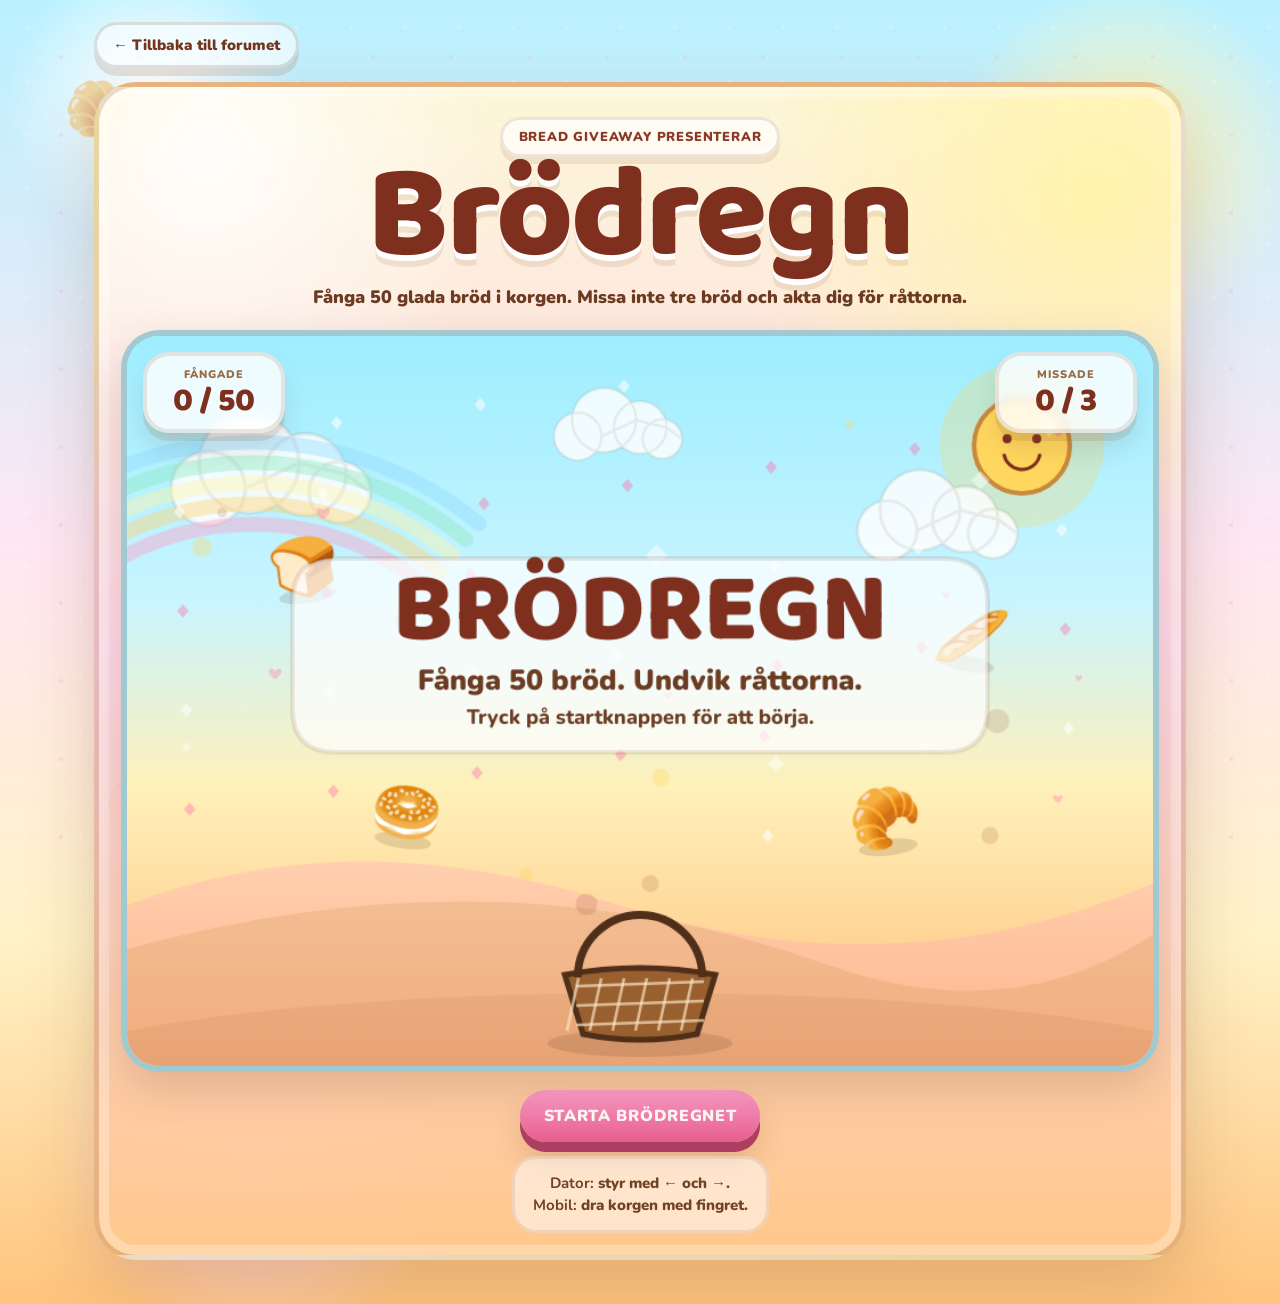
==== brodregn.html @ 55cbb354 "v8" ====
<!doctype html>
<html lang="sv">
<head>
  <meta charset="utf-8">
  <meta name="viewport" content="width=device-width, initial-scale=1">
  <title>Brödregn</title>
  <link rel="stylesheet" href="brodregn.css">
</head>

<body>
  <div class="page-bg">
    <div class="floating floating-1">🥐</div>
    <div class="floating floating-2">🍞</div>
    <div class="floating floating-3">🥖</div>
    <div class="floating floating-4">✨</div>
    <div class="floating floating-5">💗</div>
  </div>

  <main class="game-shell">
    <button class="back-button" onclick="window.location.href='index.html'">
      ← Tillbaka till forumet
    </button>

    <section class="game-card">
      <header class="game-header">
        <div class="badge">Bread Giveaway presenterar</div>
        <h1>Brödregn</h1>
        <p>
          Fånga 50 glada bröd i korgen. Missa inte tre bröd och akta dig för råttorna.
        </p>
      </header>

      <div class="game-area">
        <div class="game-hud">
          <div class="hud-bubble">
            <span>Fångade</span>
            <strong id="score">0 / 50</strong>
          </div>

          <div class="hud-bubble">
            <span>Missade</span>
            <strong id="misses">0 / 3</strong>
          </div>
        </div>

        <canvas id="gameCanvas" width="900" height="640"></canvas>
      </div>

      <div class="game-controls">
        <button id="startButton" class="cute-button">Starta brödregnet</button>

        <div class="instructions">
          <strong>Dator:</strong> styr med ← och →.
          <br>
          <strong>Mobil:</strong> dra korgen med fingret.
        </div>
      </div>
    </section>
  </main>

  <div id="gameModal" class="modal">
    <div class="modal-card">
      <div class="modal-sparkles">✨ 🥐 ✨</div>
      <div id="modalTitle" class="modal-title"></div>
      <div id="modalText" class="modal-text"></div>

      <div class="modal-buttons">
        <button id="restartButton" class="cute-button">Spela igen</button>
        <button class="cute-button brown" onclick="window.location.href='index.html'">
          Tillbaka till forumet
        </button>
      </div>
    </div>
  </div>

  <script src="brodregn.js?v=8"></script>
</body>
</html>
---- brodregn.css ----
@import url("https://fonts.googleapis.com/css2?family=Baloo+2:wght@600;700;800&family=Nunito:wght@600;700;800;900&display=swap");

* {
  box-sizing: border-box;
}

html {
  min-height: 100%;
}

body {
  margin: 0;
  min-height: 100vh;
  overflow-x: hidden;
  color: #66351e;
  font-family: "Nunito", Arial, sans-serif;
  background:
    radial-gradient(circle at 12% 8%, #ffffff 0 0.5%, transparent 9%),
    radial-gradient(circle at 88% 12%, #fff7bd 0 0.5%, transparent 11%),
    radial-gradient(circle at 20% 88%, #ffd4e6 0 0.5%, transparent 13%),
    linear-gradient(180deg, #b9f1ff 0%, #ffe7f3 42%, #fff3c7 72%, #ffc47e 100%);
}

.page-bg {
  position: fixed;
  inset: 0;
  overflow: hidden;
  pointer-events: none;
  z-index: -1;
}

.page-bg::before {
  content: "";
  position: absolute;
  inset: 0;
  opacity: 0.22;
  background-image:
    radial-gradient(circle, #ffffff 0 2px, transparent 2.5px),
    radial-gradient(circle, #ff9ec5 0 2px, transparent 2.5px);
  background-size: 54px 54px, 78px 78px;
  background-position: 0 0, 22px 18px;
}

.floating {
  position: absolute;
  opacity: 0.45;
  filter: blur(0.1px);
  animation: floaty 7s ease-in-out infinite;
}

.floating-1 {
  top: 8%;
  left: 5%;
  font-size: 54px;
}

.floating-2 {
  top: 18%;
  right: 7%;
  font-size: 62px;
  animation-delay: -1.5s;
}

.floating-3 {
  bottom: 9%;
  left: 8%;
  font-size: 68px;
  animation-delay: -3s;
}

.floating-4 {
  top: 55%;
  right: 10%;
  font-size: 48px;
  animation-delay: -2s;
}

.floating-5 {
  bottom: 20%;
  right: 18%;
  font-size: 42px;
  animation-delay: -4s;
}

@keyframes floaty {
  0%, 100% {
    transform: translateY(0) rotate(-5deg);
  }

  50% {
    transform: translateY(-18px) rotate(7deg);
  }
}

.game-shell {
  width: min(1120px, 100%);
  margin: 0 auto;
  padding: 22px 14px 44px;
}

.back-button {
  margin: 0 0 14px;
  padding: 10px 16px;
  cursor: pointer;
  border: 3px solid rgba(110, 57, 28, 0.16);
  border-radius: 999px;
  color: #74351f;
  background: rgba(255, 255, 255, 0.58);
  box-shadow: 0 8px 0 rgba(143, 84, 43, 0.16);
  font-family: "Nunito", Arial, sans-serif;
  font-size: 15px;
  font-weight: 900;
}

.back-button:hover {
  transform: translateY(-2px);
}

.back-button:active {
  transform: translateY(4px);
  box-shadow: 0 4px 0 rgba(143, 84, 43, 0.16);
}

.game-card {
  padding: 22px;
  border: 5px solid rgba(113, 58, 28, 0.16);
  border-radius: 42px;
  background:
    radial-gradient(circle at 10% 6%, rgba(255, 255, 255, 0.9), transparent 20%),
    radial-gradient(circle at 92% 10%, rgba(255, 244, 157, 0.75), transparent 24%),
    linear-gradient(180deg, rgba(255, 246, 213, 0.96), rgba(255, 214, 232, 0.93) 48%, rgba(255, 199, 139, 0.95));
  box-shadow:
    0 28px 70px rgba(111, 61, 31, 0.2),
    inset 0 0 0 10px rgba(255, 255, 255, 0.28);
}

.game-header {
  text-align: center;
  padding: 8px 10px 20px;
}

.badge {
  display: inline-flex;
  align-items: center;
  justify-content: center;
  margin-bottom: 10px;
  padding: 8px 16px;
  color: #8b3b25;
  background: rgba(255, 255, 255, 0.7);
  border: 3px solid rgba(117, 61, 30, 0.12);
  border-radius: 999px;
  box-shadow: 0 7px 0 rgba(143, 84, 43, 0.12);
  font-size: 13px;
  font-weight: 900;
  text-transform: uppercase;
  letter-spacing: 0.8px;
}

h1 {
  margin: 0;
  color: #7f2f1d;
  font-family: "Baloo 2", "Nunito", Arial, sans-serif;
  font-size: clamp(70px, 12vw, 132px);
  font-weight: 800;
  line-height: 0.75;
  letter-spacing: -2px;
  text-shadow:
    0 6px 0 #ffffff,
    0 12px 0 rgba(143, 84, 43, 0.12);
}

.game-header p {
  max-width: 680px;
  margin: 18px auto 0;
  color: #6b3b22;
  font-size: 18px;
  line-height: 1.45;
  font-weight: 900;
}

.game-area {
  position: relative;
  overflow: hidden;
  width: 100%;
  border: 6px solid rgba(107, 53, 27, 0.2);
  border-radius: 38px;
  background: #aeeeff;
  box-shadow:
    inset 0 0 0 9px rgba(255, 255, 255, 0.42),
    0 18px 45px rgba(91, 48, 22, 0.18);
}

#gameCanvas {
  display: block;
  width: 100%;
  height: auto;
  aspect-ratio: 900 / 640;
  touch-action: none;
}

.game-hud {
  position: absolute;
  z-index: 5;
  top: 16px;
  left: 16px;
  right: 16px;
  display: flex;
  justify-content: space-between;
  gap: 12px;
  pointer-events: none;
}

.hud-bubble {
  min-width: 142px;
  padding: 11px 15px 12px;
  text-align: center;
  background: rgba(255, 255, 255, 0.82);
  border: 4px solid rgba(116, 53, 31, 0.12);
  border-radius: 26px;
  box-shadow:
    0 8px 0 rgba(143, 84, 43, 0.13),
    0 16px 24px rgba(92, 48, 22, 0.12);
  backdrop-filter: blur(5px);
}

.hud-bubble span {
  display: block;
  margin-bottom: 2px;
  color: #9a6b45;
  font-size: 11px;
  font-weight: 900;
  text-transform: uppercase;
  letter-spacing: 0.9px;
}

.hud-bubble strong {
  display: block;
  color: #7f2f1d;
  font-family: "Baloo 2", "Nunito", Arial, sans-serif;
  font-size: 33px;
  font-weight: 800;
  line-height: 1;
}

.game-controls {
  display: grid;
  justify-items: center;
  gap: 14px;
  padding-top: 18px;
}

.cute-button {
  display: inline-flex;
  align-items: center;
  justify-content: center;
  min-width: 205px;
  padding: 15px 24px;
  cursor: pointer;
  border: 0;
  border-radius: 999px;
  color: #fffaf7;
  background:
    linear-gradient(180deg, #ff9fcb 0%, #e65d8d 100%);
  box-shadow:
    0 10px 0 #ac3f61,
    0 18px 30px rgba(112, 50, 32, 0.2);
  font-family: "Nunito", Arial, sans-serif;
  font-size: 16px;
  font-weight: 1000;
  text-transform: uppercase;
  letter-spacing: 0.7px;
}

.cute-button:hover {
  transform: translateY(-2px);
  filter: brightness(1.04);
}

.cute-button:active {
  transform: translateY(6px);
  box-shadow:
    0 4px 0 #ac3f61,
    0 12px 22px rgba(112, 50, 32, 0.18);
}

.cute-button.brown {
  background: linear-gradient(180deg, #c9955c 0%, #89502c 100%);
  box-shadow:
    0 10px 0 #5f3219,
    0 18px 30px rgba(112, 50, 32, 0.2);
}

.instructions {
  padding: 13px 18px;
  color: #724326;
  background: rgba(255, 255, 255, 0.52);
  border: 3px solid rgba(116, 53, 31, 0.1);
  border-radius: 24px;
  text-align: center;
  font-size: 15px;
  line-height: 1.5;
  font-weight: 850;
}

.modal {
  display: none;
  position: fixed;
  inset: 0;
  z-index: 9999;
  padding: 20px;
  background: rgba(87, 42, 22, 0.42);
  backdrop-filter: blur(8px);
}

.modal.show {
  display: grid;
  place-items: center;
}

.modal-card {
  width: min(92vw, 560px);
  padding: 34px 28px;
  text-align: center;
  border: 6px solid rgba(107, 53, 27, 0.16);
  border-radius: 40px;
  background:
    radial-gradient(circle at 14% 10%, rgba(255, 255, 255, 0.9), transparent 24%),
    radial-gradient(circle at 88% 14%, rgba(255, 246, 171, 0.8), transparent 26%),
    linear-gradient(180deg, #fff6c9 0%, #ffd8ec 58%, #ffc57f 100%);
  box-shadow:
    0 34px 90px rgba(63, 30, 14, 0.34),
    inset 0 0 0 9px rgba(255, 255, 255, 0.28);
}

.modal-sparkles {
  margin-bottom: 8px;
  font-size: 28px;
}

.modal-title {
  color: #7f2f1d;
  font-family: "Baloo 2", "Nunito", Arial, sans-serif;
  font-size: clamp(62px, 12vw, 94px);
  font-weight: 800;
  line-height: 0.85;
  text-shadow:
    0 5px 0 #ffffff,
    0 10px 0 rgba(143, 84, 43, 0.12);
}

.modal-text {
  margin-top: 18px;
  color: #5f331d;
  font-size: 24px;
  font-weight: 1000;
  line-height: 1.35;
  white-space: pre-line;
}

.modal-buttons {
  display: flex;
  justify-content: center;
  gap: 12px;
  margin-top: 26px;
  flex-wrap: wrap;
}

@media (max-width: 760px) {
  .game-shell {
    padding: 10px 8px 28px;
  }

  .back-button {
    margin-bottom: 10px;
    padding: 9px 13px;
    font-size: 13px;
  }

  .game-card {
    padding: 10px;
    border-width: 4px;
    border-radius: 28px;
  }

  .game-header {
    padding: 4px 6px 12px;
  }

  .badge {
    margin-bottom: 8px;
    padding: 6px 11px;
    font-size: 10px;
    border-width: 2px;
  }

  h1 {
    font-size: clamp(58px, 18vw, 78px);
    letter-spacing: -1px;
  }

  .game-header p {
    margin-top: 12px;
    font-size: 14px;
    line-height: 1.35;
  }

  .game-area {
    border-width: 4px;
    border-radius: 26px;
  }

  #gameCanvas {
    width: 100%;
    height: auto;
    aspect-ratio: 900 / 640;
  }

  .game-hud {
    top: 9px;
    left: 9px;
    right: 9px;
  }

  .hud-bubble {
    min-width: 94px;
    padding: 7px 8px 8px;
    border-width: 3px;
    border-radius: 18px;
    box-shadow:
      0 5px 0 rgba(143, 84, 43, 0.13),
      0 10px 18px rgba(92, 48, 22, 0.1);
  }

  .hud-bubble span {
    font-size: 9px;
  }

  .hud-bubble strong {
    font-size: 24px;
  }

  .game-controls {
    padding-top: 14px;
  }

  .cute-button {
    width: 100%;
    min-width: 0;
    padding: 14px 18px;
    font-size: 14px;
  }

  .instructions {
    width: 100%;
    padding: 11px 12px;
    font-size: 13px;
    border-radius: 20px;
  }

  .modal-card {
    padding: 28px 20px;
    border-radius: 30px;
  }

  .modal-text {
    font-size: 20px;
  }
}
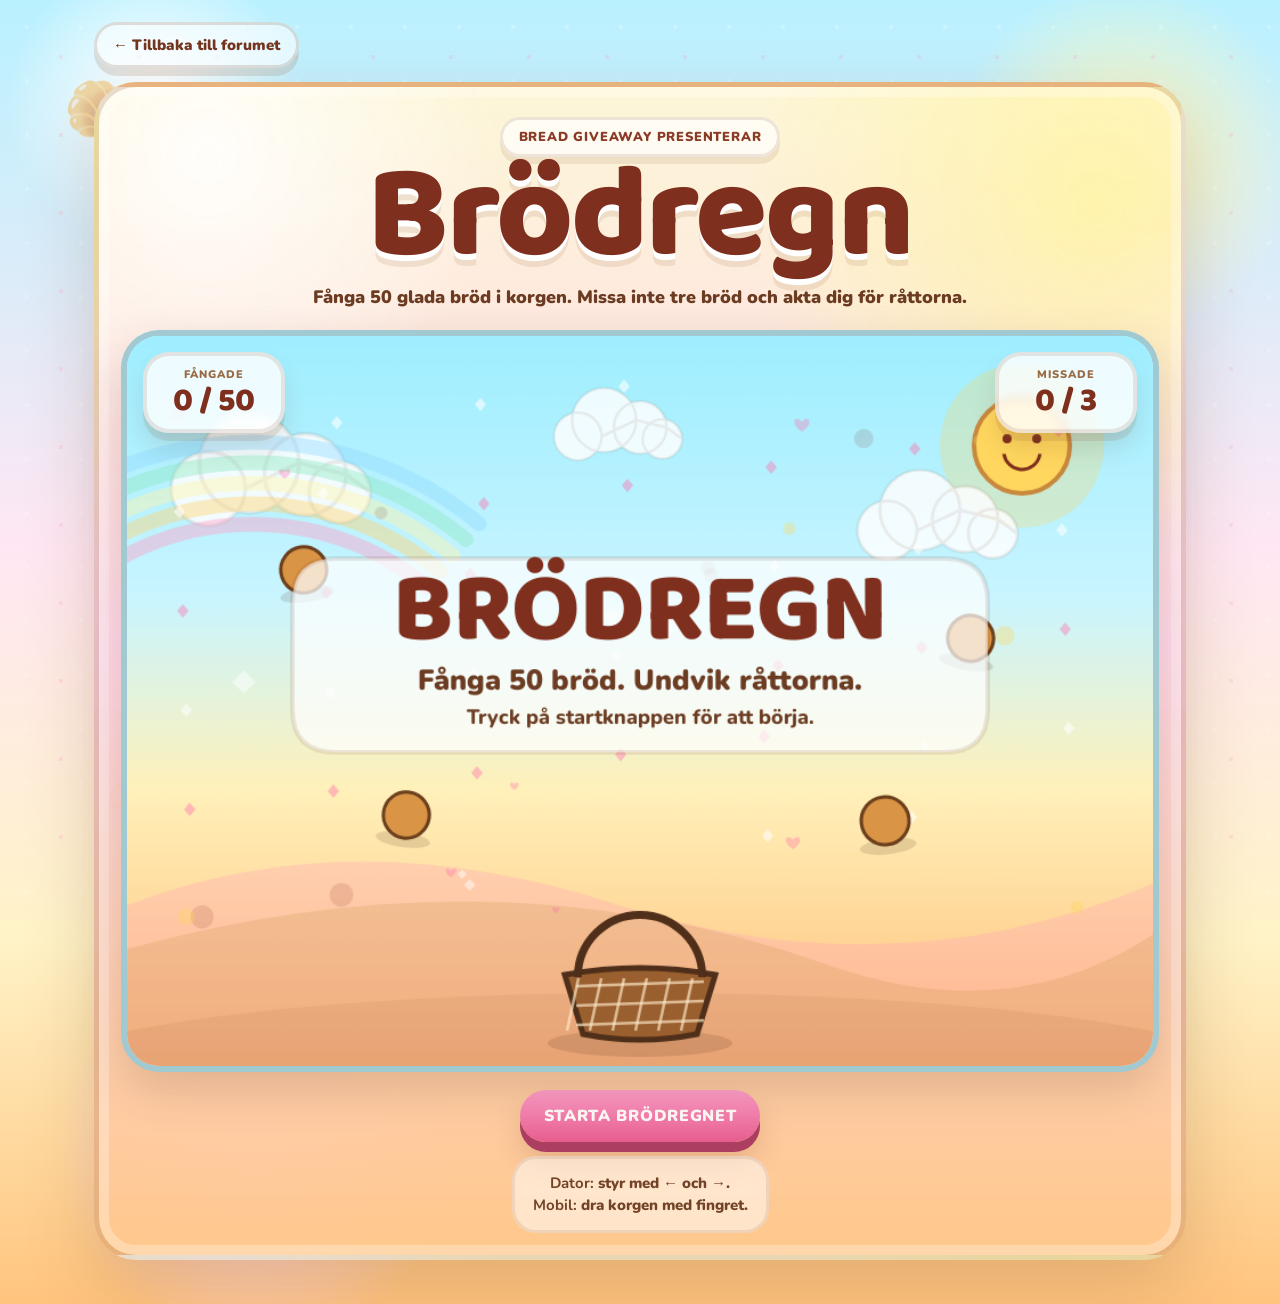
==== commit b7ae09af: "v11" ====
--- a/brodregn.html
+++ b/brodregn.html
@@ -73,6 +73,6 @@
     </div>
   </div>
 
-  <script src="brodregn.js?v=8"></script>
+  <script src="brodregn.js?v=11"></script>
 </body>
 </html>
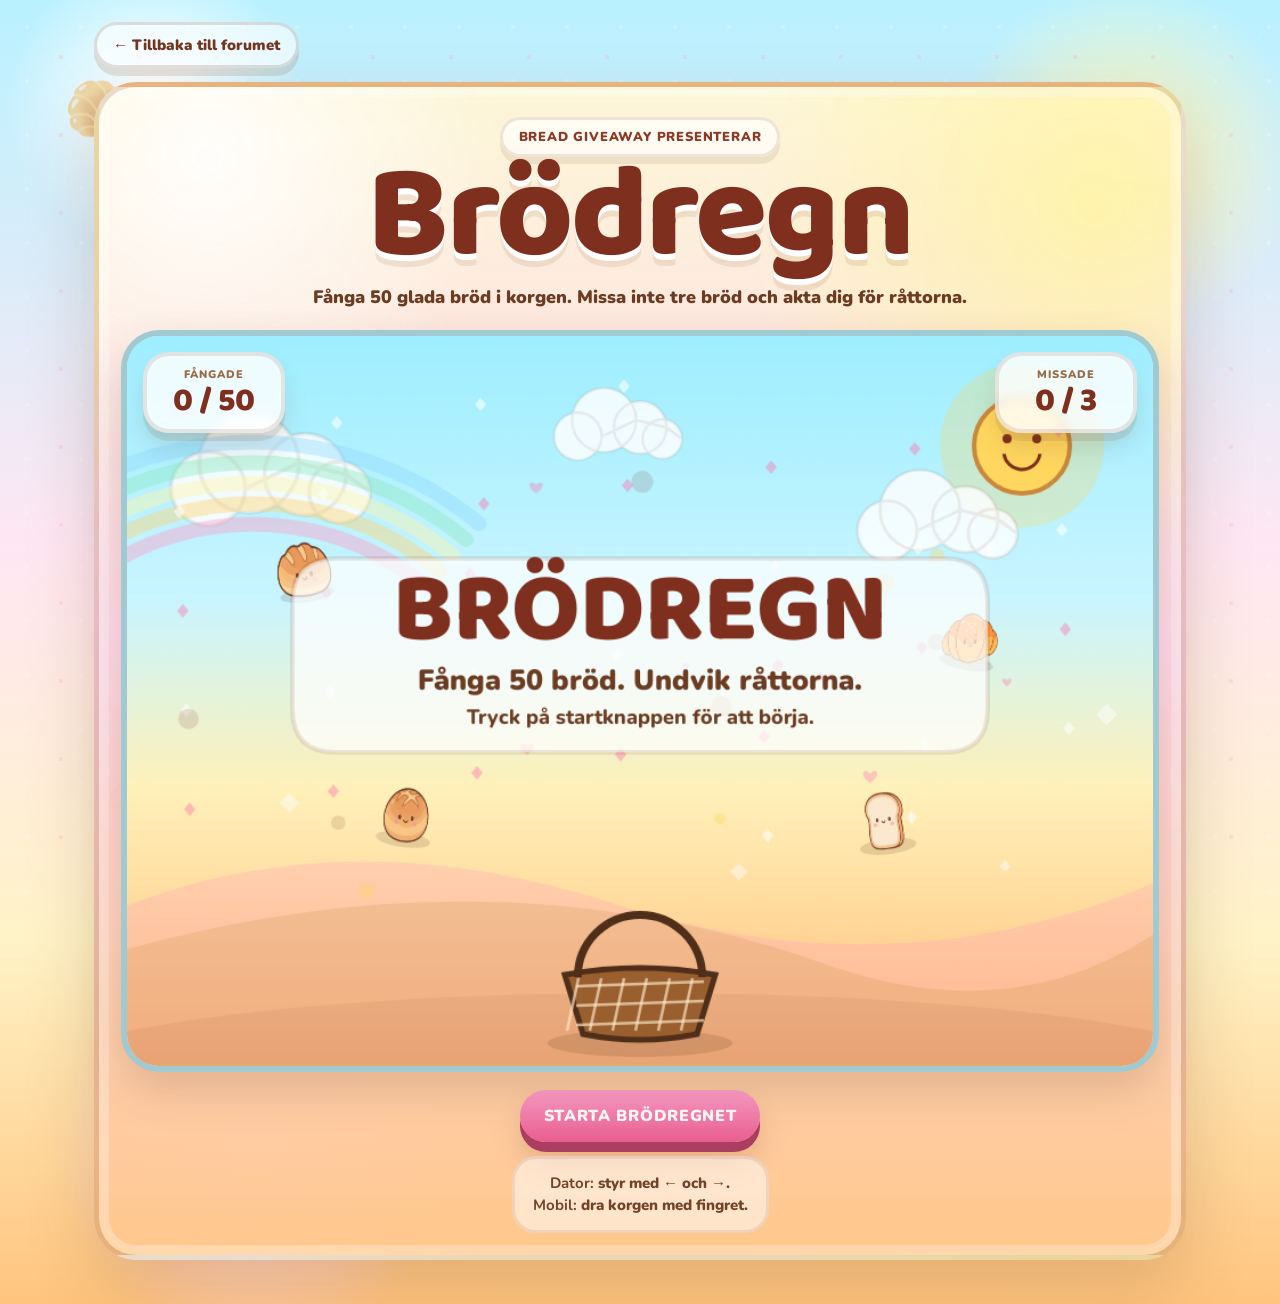
==== commit 13d4af61: "v12" ====
--- a/brodregn.html
+++ b/brodregn.html
@@ -73,6 +73,6 @@
     </div>
   </div>
 
-  <script src="brodregn.js?v=11"></script>
+  <script src="brodregn.js?v=12"></script>
 </body>
 </html>
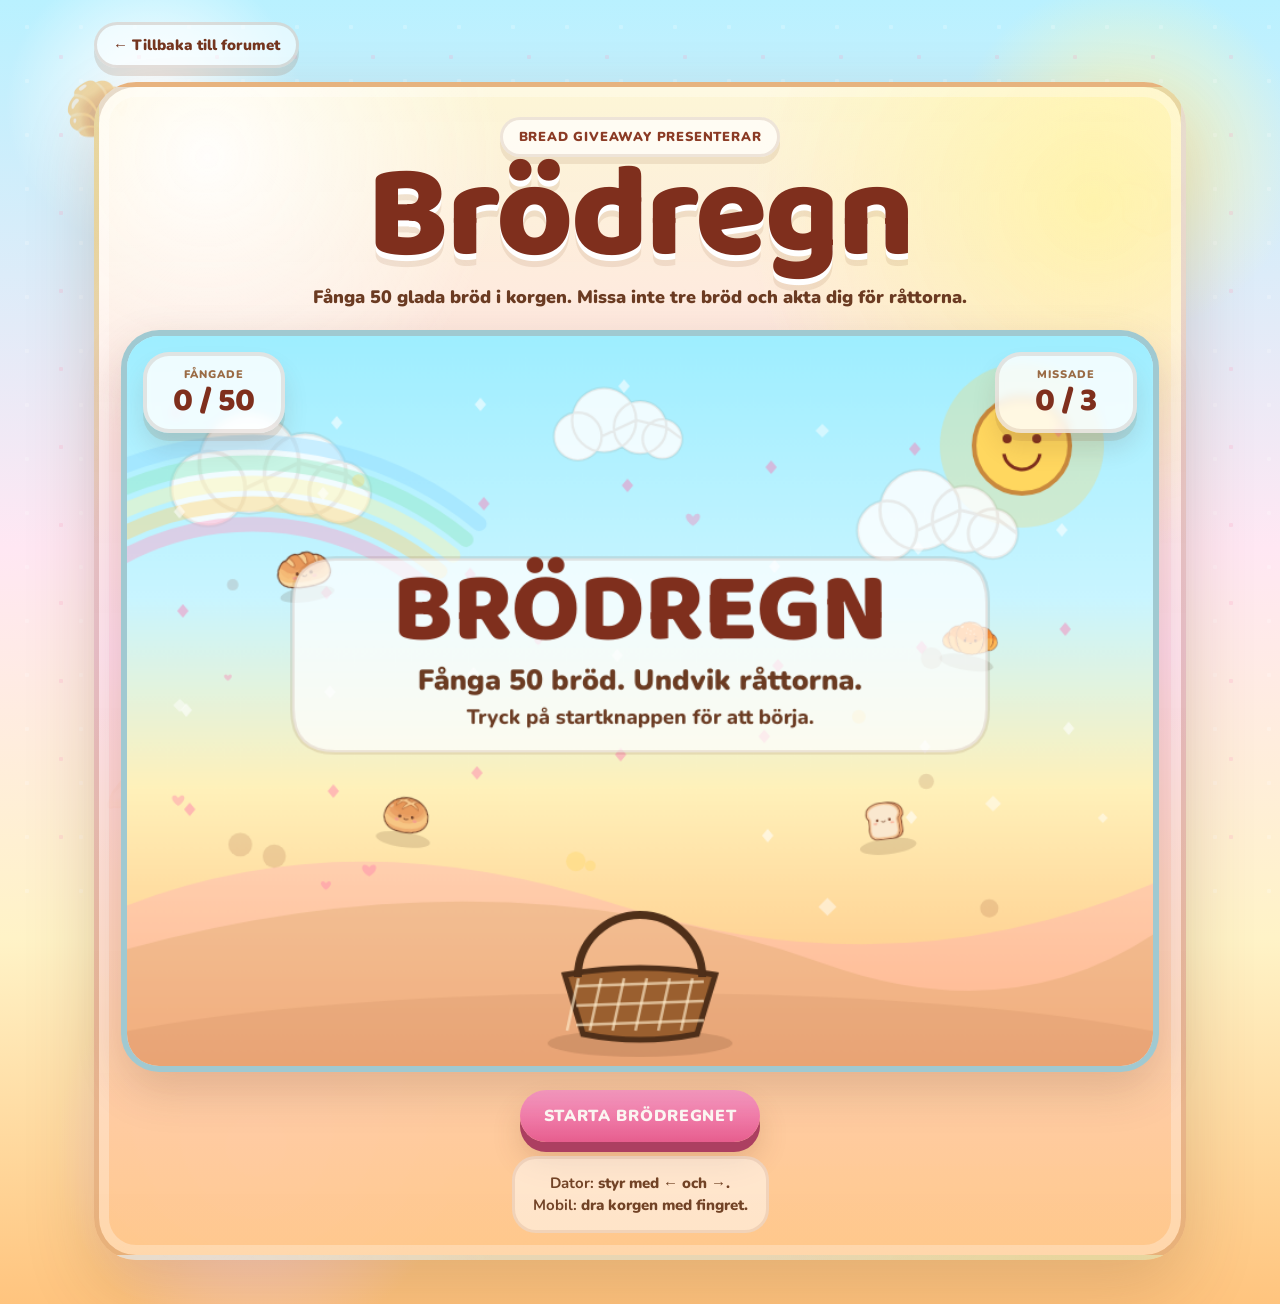
==== commit 0c973dff: "v13" ====
--- a/brodregn.html
+++ b/brodregn.html
@@ -73,6 +73,6 @@
     </div>
   </div>
 
-  <script src="brodregn.js?v=12"></script>
+  <script src="brodregn.js?v=13"></script>
 </body>
 </html>
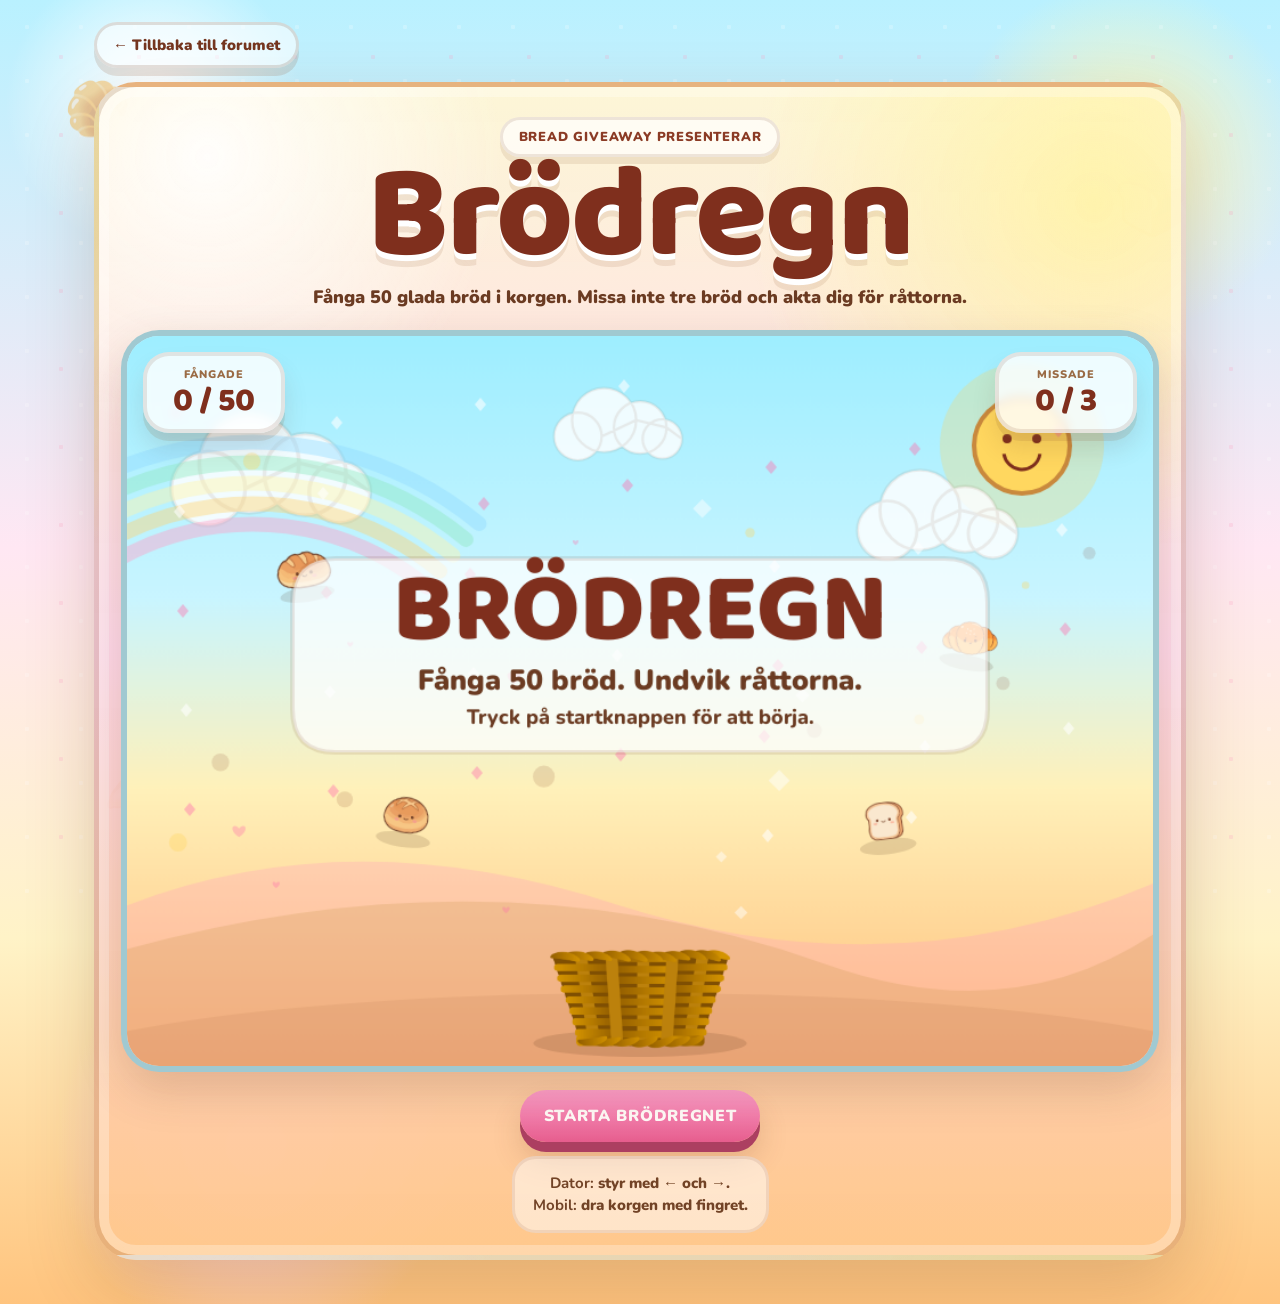
==== commit bc391fe0: "v15" ====
--- a/brodregn.html
+++ b/brodregn.html
@@ -73,6 +73,6 @@
     </div>
   </div>
 
-  <script src="brodregn.js?v=13"></script>
+  <script src="brodregn.js?v=15"></script>
 </body>
 </html>
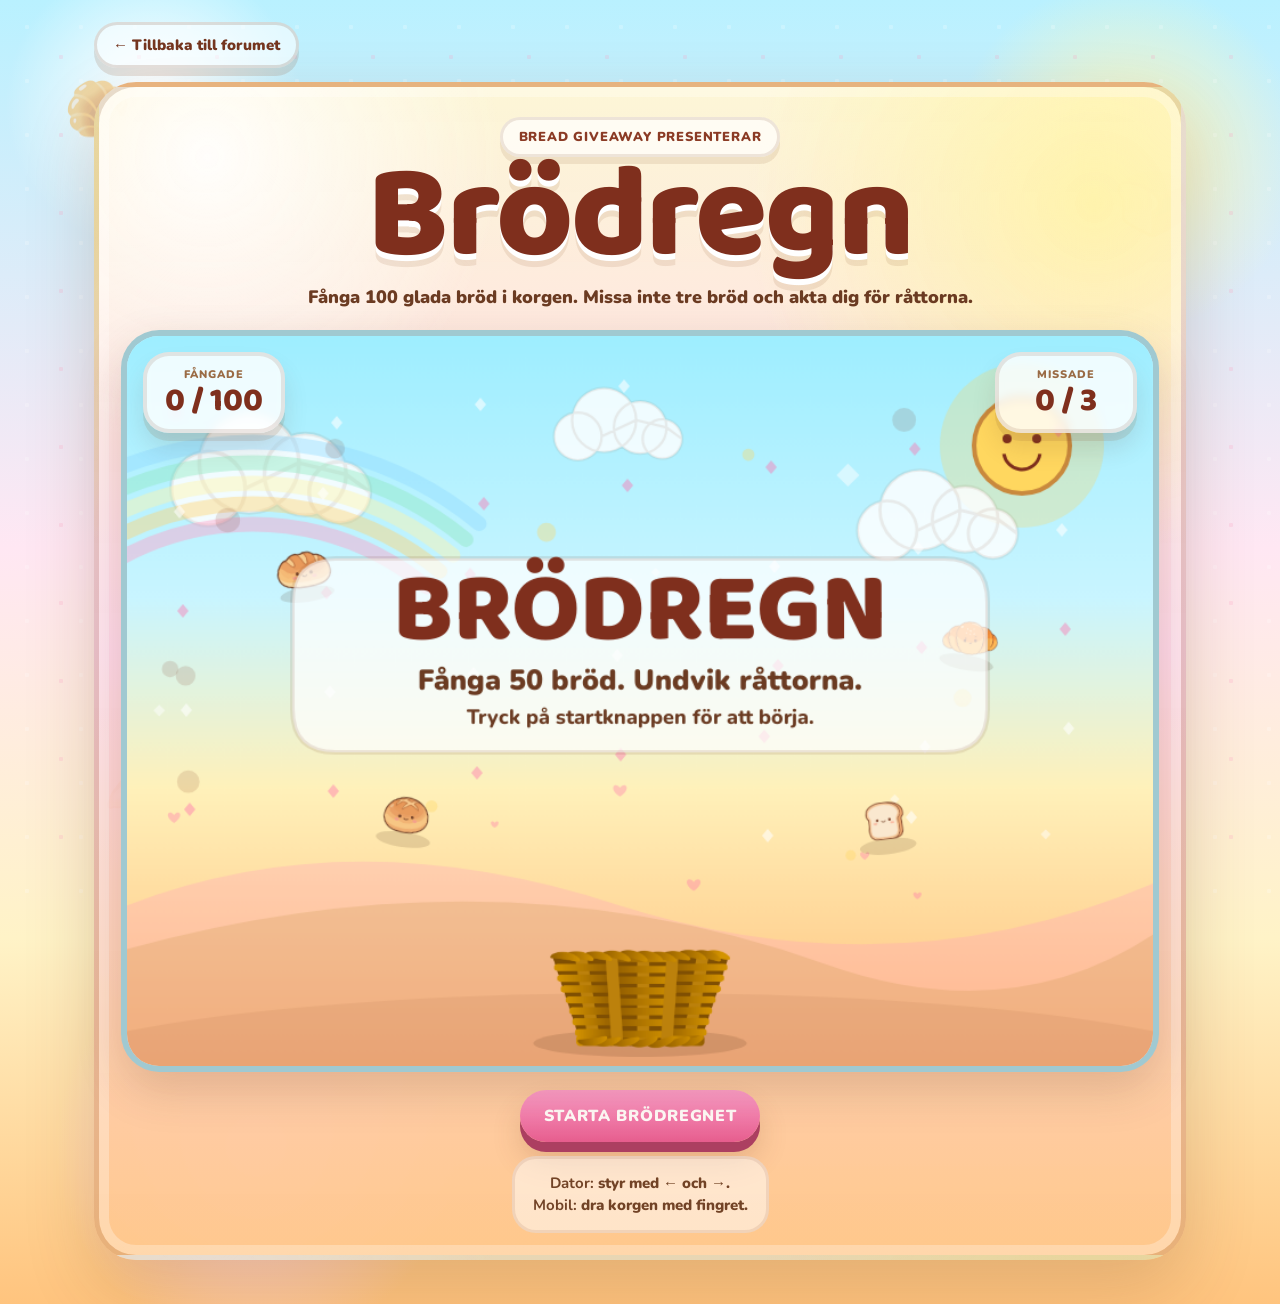
==== commit ed42a518: "Update bread catching goal from 50 to 100" ====
--- a/brodregn.html
+++ b/brodregn.html
@@ -26,7 +26,7 @@
         <div class="badge">Bread Giveaway presenterar</div>
         <h1>Brödregn</h1>
         <p>
-          Fånga 50 glada bröd i korgen. Missa inte tre bröd och akta dig för råttorna.
+          Fånga 100 glada bröd i korgen. Missa inte tre bröd och akta dig för råttorna.
         </p>
       </header>
 
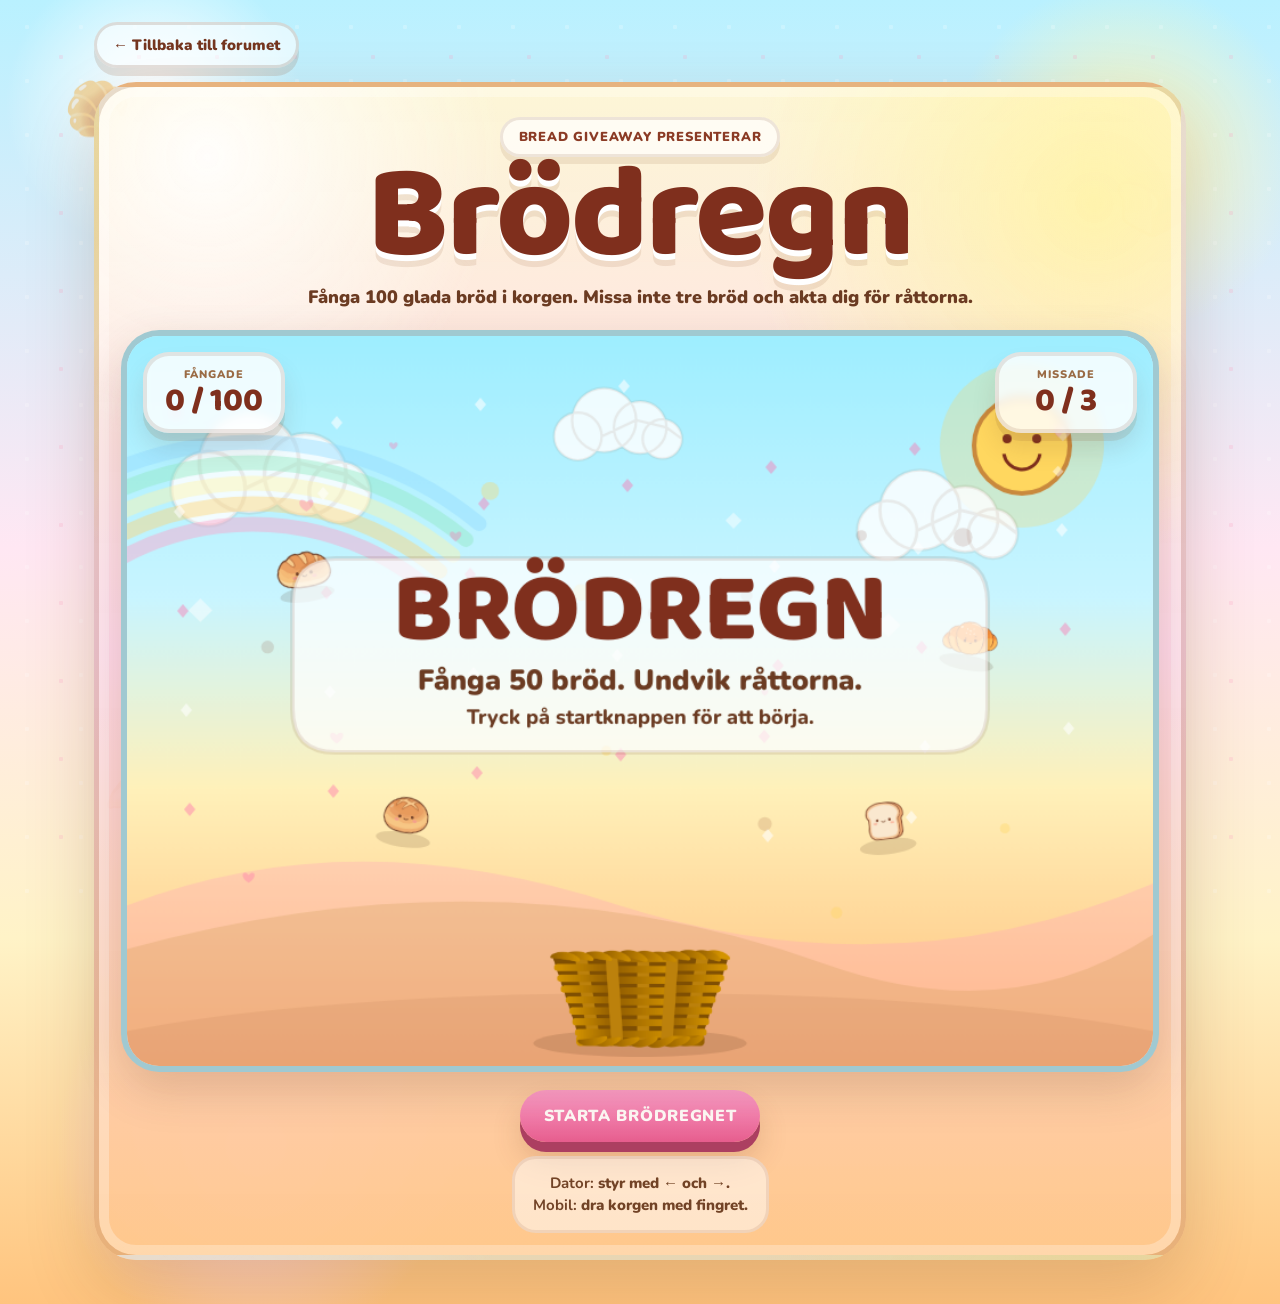
==== commit 7c1c39eb: "Update score display from '50' to '100'" ====
--- a/brodregn.html
+++ b/brodregn.html
@@ -34,7 +34,7 @@
         <div class="game-hud">
           <div class="hud-bubble">
             <span>Fångade</span>
-            <strong id="score">0 / 50</strong>
+            <strong id="score">0 / 100</strong>
           </div>
 
           <div class="hud-bubble">
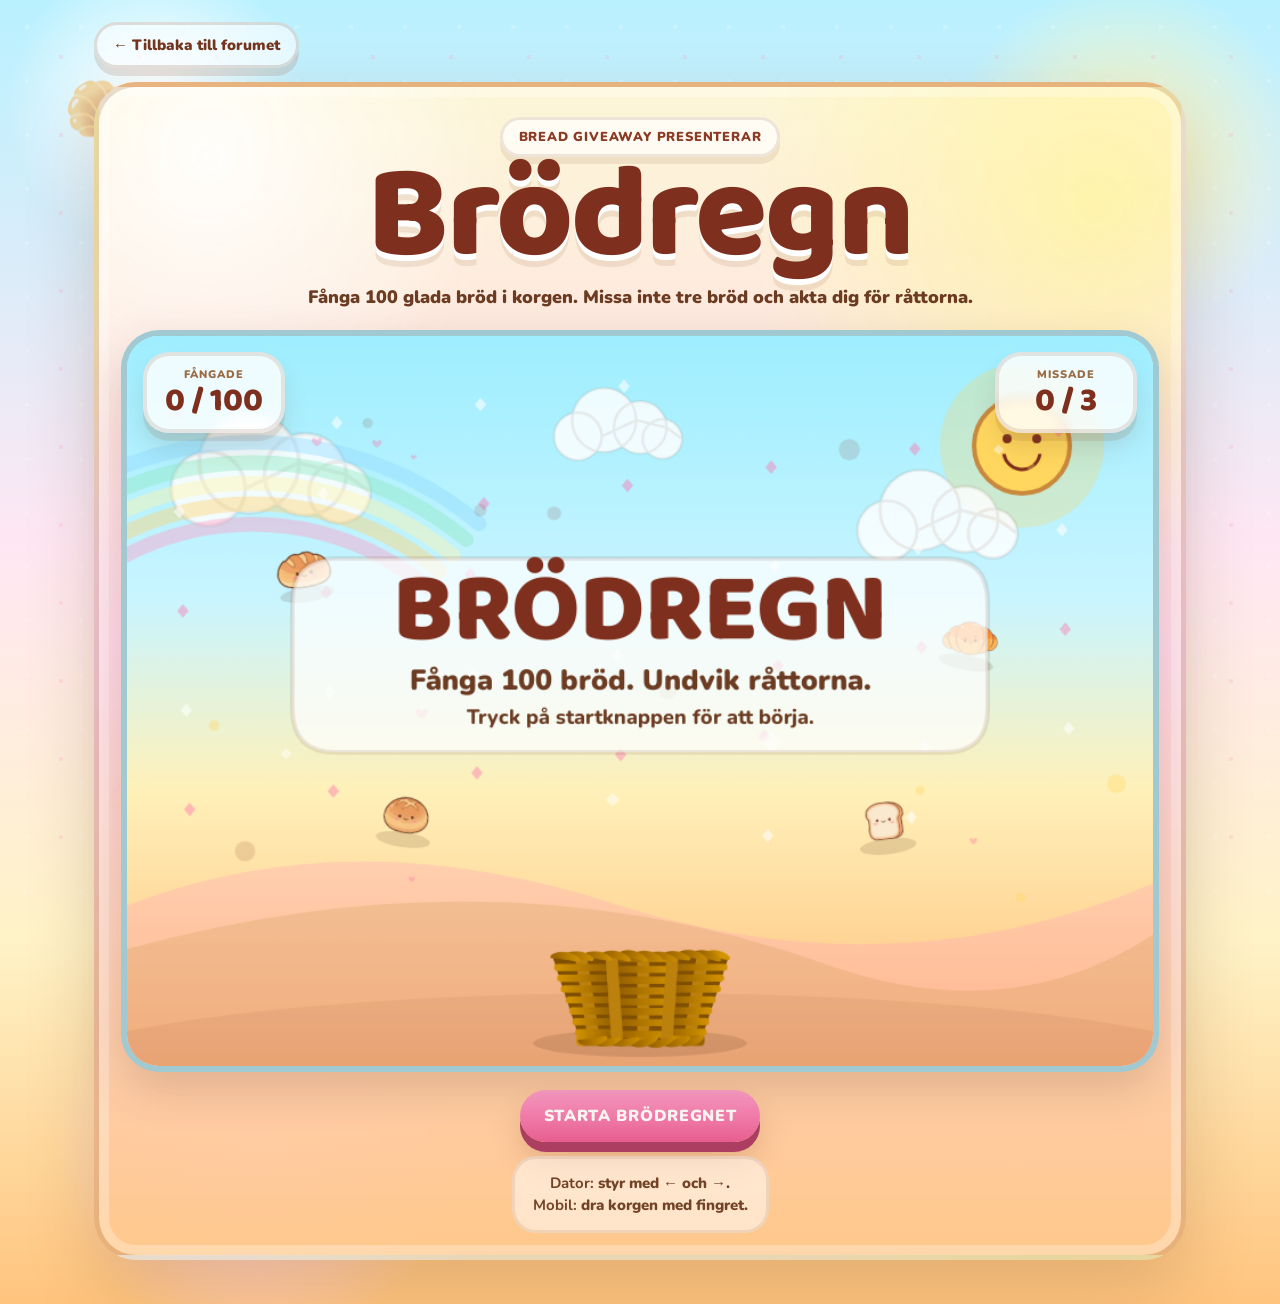
==== commit 58624ab1: "v16" ====
--- a/brodregn.html
+++ b/brodregn.html
@@ -73,6 +73,6 @@
     </div>
   </div>
 
-  <script src="brodregn.js?v=15"></script>
+  <script src="brodregn.js?v=16"></script>
 </body>
 </html>
